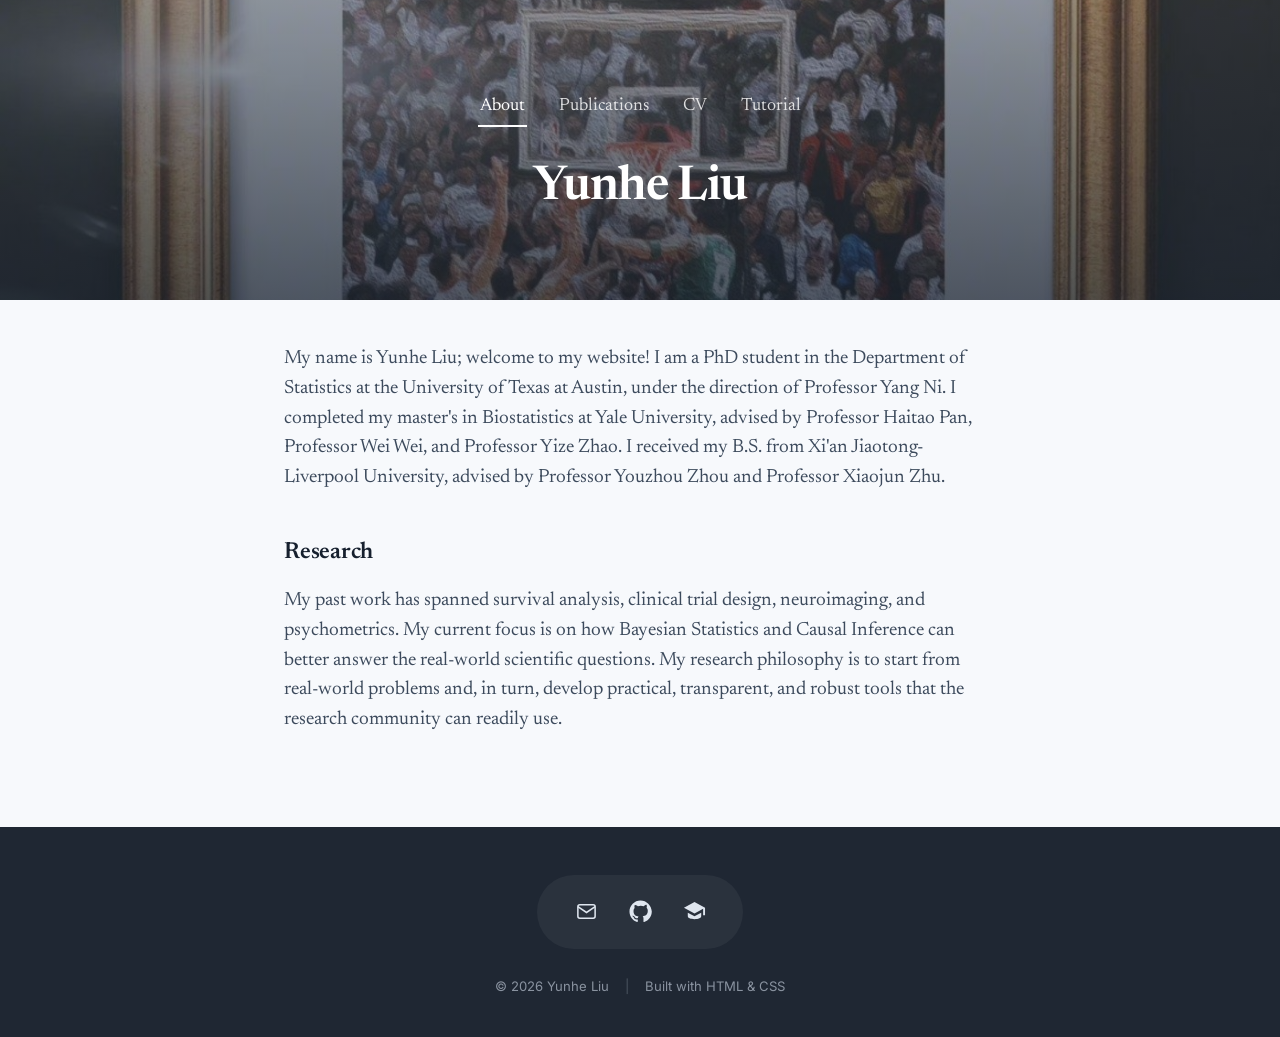
==== index.html @ 22ebbb34 "Update title from 'PhD candidate' to 'PhD student'" ====
<!DOCTYPE html>
<html lang="en">
<head>
<meta charset="utf-8" />
<meta name="viewport" content="width=device-width, initial-scale=1" />
<title>Yunhe Liu</title>
<link rel="preconnect" href="https://fonts.googleapis.com" />
<link rel="preconnect" href="https://fonts.gstatic.com" crossorigin />
<link href="https://fonts.googleapis.com/css2?family=Newsreader:ital,opsz,wght@0,6..72,400;0,6..72,500;0,6..72,600;1,6..72,400&family=Inter:wght@400;500;600&display=swap" rel="stylesheet" />
<link rel="stylesheet" href="style.css" />
</head>
<body>

  <!-- ============ MASTHEAD (same on every page) ============ -->
  <header class="masthead">
    <nav class="topnav reveal d1">
      <span class="navline"></span>
      <a href="index.html" class="active">About</a>
      <a href="publications.html">Publications</a>
      <a href="cv.html">CV</a>
      <a href="tutorial.html">Tutorial</a>
      <span class="navline"></span>
    </nav>
    <h1 class="masthead-title reveal d2"><a href="index.html">Yunhe Liu</a></h1>
  </header>

  <!-- ============ CONTENT ============ -->
  <main class="content">
    <p class="bio reveal d3">
      My name is Yunhe Liu; welcome to my website! I am a PhD student in the
      Department of Statistics at the University of Texas at
      Austin, under the direction of Professor Yang Ni. I completed my master's in
      Biostatistics at Yale University, advised by Professor Haitao
      Pan, Professor Wei Wei, and Professor Yize Zhao. I received my B.S. from
      Xi'an Jiaotong-Liverpool University, advised by Professor
      Youzhou Zhou and Professor Xiaojun Zhu.
    </p>

    <h2 class="reveal d4">Research</h2>
    <p class="bio reveal d4">
      My past work has spanned survival analysis, clinical trial design, neuroimaging, and psychometrics. 
      My current focus is on how Bayesian Statistics and Causal Inference can better answer the real-world scientific questions. 
      My research philosophy is to start from real-world problems and, in turn, develop practical, transparent, and robust tools that the research community can readily use.
    </p>
  </main>

  <!-- ============ FOOTER (same on every page) ============ -->
  <footer class="site-footer">
    <div class="foot-socials reveal d5">
      <div class="pill">
        <a href="mailto:you@university.edu" aria-label="Email" title="Email"><svg viewBox="0 0 24 24" fill="none" stroke="currentColor" stroke-width="1.6"><rect x="3" y="5" width="18" height="14" rx="2"/><path d="M3 7l9 6 9-6"/></svg></a>
        <a href="https://github.com/YunheLiuMCMC" aria-label="GitHub" title="GitHub"><svg viewBox="0 0 24 24" fill="currentColor"><path d="M12 .5C5.7.5.5 5.7.5 12c0 5.1 3.3 9.4 7.9 10.9.6.1.8-.2.8-.6v-2c-3.2.7-3.9-1.4-3.9-1.4-.5-1.3-1.3-1.7-1.3-1.7-1.1-.7.1-.7.1-.7 1.2.1 1.8 1.2 1.8 1.2 1 1.8 2.7 1.3 3.4 1 .1-.8.4-1.3.7-1.6-2.6-.3-5.3-1.3-5.3-5.7 0-1.3.4-2.3 1.2-3.1-.1-.3-.5-1.5.1-3.1 0 0 1-.3 3.3 1.2a11.4 11.4 0 016 0C17.3 4.7 18.3 5 18.3 5c.6 1.6.2 2.8.1 3.1.8.8 1.2 1.8 1.2 3.1 0 4.4-2.7 5.4-5.3 5.7.4.4.8 1.1.8 2.2v3.3c0 .3.2.7.8.6 4.6-1.5 7.9-5.8 7.9-10.9C23.5 5.7 18.3.5 12 .5z"/></svg></a>
        <a href="https://scholar.google.com/citations?user=YOURID" aria-label="Google Scholar" title="Google Scholar"><svg viewBox="0 0 24 24" fill="currentColor"><path d="M12 2L1 8l11 6 9-4.9V16h2V8L12 2zM5 13.2V17c0 1.7 3.1 3 7 3s7-1.3 7-3v-3.8l-7 3.8-7-3.8z"/></svg></a>
      </div>
    </div>
    <div class="credits reveal d5">
      &copy; <span class="year"></span> Yunhe Liu <span class="sep">|</span> Built with HTML &amp; CSS
    </div>
  </footer>

  <script>document.querySelectorAll('.year').forEach(e=>e.textContent=new Date().getFullYear());</script>
</body>
</html>
---- style.css ----
/* ============================================================
   Academic personal site — centered top-nav layout
   (structure modeled on the HTML5 UP / Katie Russ layout)
   Blue theme. Edit colors in :root to retheme everything.
   ============================================================ */
:root{
  --bg:        #f7f9fc;
  --surface:   #ffffff;
  --ink:       #16202e;
  --ink-soft:  #3c4a5c;
  --muted:     #8492a6;
  --line:      #e2e8f1;
  --accent:    #1f4e79;   /* deep academic blue */
  --accent-2:  #2c74b3;   /* brighter blue for links/hover */
  --footer-bg: #1f2733;   /* dark footer band */
  --serif: "Newsreader", Georgia, "Times New Roman", serif;
  --sans:  "Inter", -apple-system, BlinkMacSystemFont, "Segoe UI", sans-serif;
}

*{ box-sizing:border-box; }
html{ scroll-behavior:smooth; }
body{
  margin:0;
  background:var(--bg);
  color:var(--ink);
  font-family:var(--sans);
  font-size:16px;
  line-height:1.7;
  -webkit-font-smoothing:antialiased;
  display:flex;
  flex-direction:column;
  min-height:100vh;
}

/* ---------- Masthead with background photo ----------
   Put your photo at  images/header.jpg  (see note below).
   The dark gradient keeps the white text readable over any photo;
   if no photo is present yet, the solid fallback colour shows. */
.masthead{
  position:relative;
  text-align:center;
  color:#fff;
  min-height:300px;
  display:flex;
  flex-direction:column;
  justify-content:center;
  padding:56px 24px;
  background-color:#22324a;                 /* fallback if photo missing */
  background-image:
    linear-gradient(rgba(16,26,40,.45), rgba(16,26,40,.72)),
    url("images/header.jpg");               /* <-- your background photo */
  background-size:cover;
  background-position:center;
}

/* nav row with thin lines extending to each side (as in the original) */
.topnav{
  display:flex;
  align-items:center;
  justify-content:center;
  gap:30px;
  max-width:820px;
  margin:0 auto 28px;
}
.navline{ flex:1; height:1px; background:rgba(255,255,255,.35); }
.topnav a{
  font-family:var(--serif);
  font-size:1.12rem;
  color:rgba(255,255,255,.82);
  text-decoration:none;
  padding:4px 2px;
  border-bottom:2px solid transparent;
  white-space:nowrap;
  transition:color .2s ease, border-color .2s ease;
}
.topnav a:hover{ color:#fff; }
.topnav a.active{ color:#fff; border-color:#fff; }

.brand-name{
  font-family:var(--serif);
  font-size:1.5rem;
  font-weight:500;
  margin:0 0 2px;
}
.brand-name a{ color:#fff; text-decoration:none; }
.brand-name a:hover{ color:rgba(255,255,255,.8); }

.masthead-title{
  font-family:var(--serif);
  font-weight:600;
  font-size:3rem;
  letter-spacing:-.02em;
  line-height:1.05;
  margin:8px 0 0;
}
.masthead-title a{ color:#fff; text-decoration:none; }
.masthead-title a:hover{ color:rgba(255,255,255,.85); }

/* ---------- Content column ---------- */
.content{
  width:100%;
  max-width:760px;
  margin:0 auto;
  padding:44px 24px 72px;
  flex:1 0 auto;
}
.content.wide{ max-width:1100px; }
.pub-intro{ text-align:center; color:var(--ink-soft); margin:0 auto 40px; max-width:560px; }

.lede{
  font-family:var(--serif);
  font-size:1.5rem;
  line-height:1.42;
  font-weight:400;
  letter-spacing:-.01em;
  margin:0 0 14px;
}
.lede em{ color:var(--accent-2); font-style:italic; }

/* About-page bio: one uniform serif paragraph, classic academic look */
.bio{
  font-family:var(--serif);
  font-size:1.2rem;
  line-height:1.55;
  color:var(--ink-soft);
  margin:0 0 22px;
}
.bio em{ color:var(--accent-2); font-style:italic; }

.content p{ color:var(--ink-soft); margin:0 0 20px; }
.content a{ color:var(--accent-2); text-decoration:none; border-bottom:1px solid var(--line); }
.content a:hover{ border-color:var(--accent-2); }

h2{
  font-family:var(--serif);
  font-weight:600;
  font-size:1.45rem;
  letter-spacing:-.01em;
  margin:40px 0 14px;
}
.page-title{
  font-family:var(--serif);
  font-weight:600;
  font-size:2rem;
  letter-spacing:-.015em;
  margin:0 0 6px;
}
.page-sub{ color:var(--muted); margin:0 0 30px; font-size:.95rem; }

/* ---------- Publications grid (image card + caption, like the original) ----------
   Each paper is an <a> link wrapping an image + caption.
   Swap the <span class="pub-img">…</span> placeholder for:
     <img class="pub-img" src="images/fig1.jpg" alt="">
   Clicking the card opens the paper URL in the link's href. */
.pub-grid{
  display:grid;
  grid-template-columns:repeat(auto-fill, 300px);
  justify-content:center;
  gap:38px 30px;
  margin-top:6px;
}
.pub-card{
  display:block;
  text-decoration:none;
  border:none;
  text-align:center;
}
.pub-img{
  display:flex; align-items:center; justify-content:center;
  width:100%;
  aspect-ratio:3 / 2;
  object-fit:contain;
  border-radius:6px;
  border:1px solid var(--line);
  background:#ffffff;
  padding:8px;
  color:#9bb0c7; font-family:var(--serif); font-size:.85rem;
  box-shadow:0 8px 20px -12px rgba(20,40,70,.4);
  overflow:hidden;
  transition:transform .22s ease, box-shadow .22s ease, border-color .22s ease;
}
.pub-card:hover .pub-img{
  transform:translateY(-5px);
  box-shadow:0 16px 32px -12px rgba(20,40,70,.55);
  border-color:var(--accent-2);
}
.pub-authors{
  font-family:var(--serif);
  font-size:1.02rem;
  font-weight:600;
  color:var(--ink);
  line-height:1.32;
  margin:15px 0 4px;
  min-height:2.64em;          /* reserve up to 2 lines so titles below line up across cards */
  transition:color .2s ease;
}
.pub-authors .yr{ color:var(--muted); font-weight:400; }
.pub-authors .me{ color:var(--accent); text-decoration:underline; text-underline-offset:2px; }
.pub-card:hover .pub-authors{ color:var(--accent-2); }
.pub-name{
  font-size:.86rem;
  color:var(--ink-soft);
  line-height:1.42;
  margin:0;
}
.pub-badge{
  display:inline-flex;
  align-items:center;
  gap:5px;
  margin-top:9px;
  padding:3px 11px;
  border-radius:999px;
  background:#d1fae5;
  border:1px solid #6ee7b7;
  color:#047857;
  font-size:.74rem;
  font-weight:600;
  letter-spacing:.01em;
}
.pub-badge svg{ width:13px; height:13px; }

/* ---------- CV blocks ---------- */
.cv-row{ display:grid; grid-template-columns:96px 1fr; gap:18px; padding:14px 0; border-bottom:1px solid var(--line); }
.cv-row:last-child{ border-bottom:none; }
.cv-row .when{ font-size:.82rem; color:var(--muted); font-family:var(--sans); padding-top:3px; }
.cv-row .when .school-logo{ display:block; width:46px; height:46px; margin-top:11px; }
.cv-row .what strong{ font-family:var(--serif); font-size:1.08rem; font-weight:600; }
.cv-row .what .org{ color:var(--ink-soft); font-size:.95rem; }

/* ---------- Calendar / talks ---------- */
.event{ display:grid; grid-template-columns:120px 1fr; gap:18px; padding:16px 0; border-bottom:1px solid var(--line); }
.event:last-child{ border-bottom:none; }
.event .date{ font-family:var(--sans); font-size:.82rem; color:var(--accent-2); font-weight:600; padding-top:3px; }
.event .desc strong{ font-family:var(--serif); font-size:1.08rem; font-weight:600; }
.event .desc .place{ color:var(--muted); font-size:.92rem; }

/* ---------- Footer (dark band, centered pill + credits) ---------- */
.site-footer{
  flex-shrink:0;
  background:var(--footer-bg);
  padding:48px 24px 40px;
  text-align:center;
}
.foot-socials{ display:flex; justify-content:center; }
.foot-socials .pill{
  display:inline-flex; align-items:center; gap:8px;
  padding:14px 26px; border-radius:999px;
  background:rgba(255,255,255,.05);
}
.foot-socials a{
  width:46px; height:46px; border-radius:50%;
  display:inline-flex; align-items:center; justify-content:center;
  color:#dfe6ef;
  transition:background .2s ease, color .2s ease, transform .2s ease;
}
.foot-socials a:hover{ background:rgba(255,255,255,.14); color:#fff; transform:translateY(-2px); }
.foot-socials svg{ width:23px; height:23px; }

.credits{
  margin-top:26px;
  font-size:.82rem;
  color:#8a93a0;
}
.credits a{ color:#aab3c0; text-decoration:none; border-bottom:1px solid rgba(255,255,255,.18); }
.credits a:hover{ color:#fff; }
.credits .sep{ margin:0 12px; color:#4a5360; }

/* staggered entrance */
.reveal{ opacity:0; transform:translateY(14px); animation:rise .7s cubic-bezier(.2,.7,.2,1) forwards; }
@keyframes rise{ to{ opacity:1; transform:none; } }
.d1{animation-delay:.05s} .d2{animation-delay:.13s} .d3{animation-delay:.21s}
.d4{animation-delay:.29s} .d5{animation-delay:.37s}

/* ---------- Responsive ---------- */
@media (max-width:620px){
  .masthead{ min-height:220px; padding:36px 20px; }
  .navline{ display:none; }
  .topnav{ flex-wrap:wrap; gap:6px 18px; }
  .brand-name{ font-size:1.3rem; }
  .masthead-title{ font-size:2.2rem; }
  .pub-grid{ grid-template-columns:1fr; gap:26px; max-width:360px; margin-left:auto; margin-right:auto; }
  .pub-authors{ font-size:.92rem; }
  .pub-name{ font-size:.8rem; }
  .cv-row, .event{ grid-template-columns:1fr; gap:4px; }
  .credits .sep{ display:block; height:4px; margin:0; }
  .credits .sep::after{ content:""; }
}
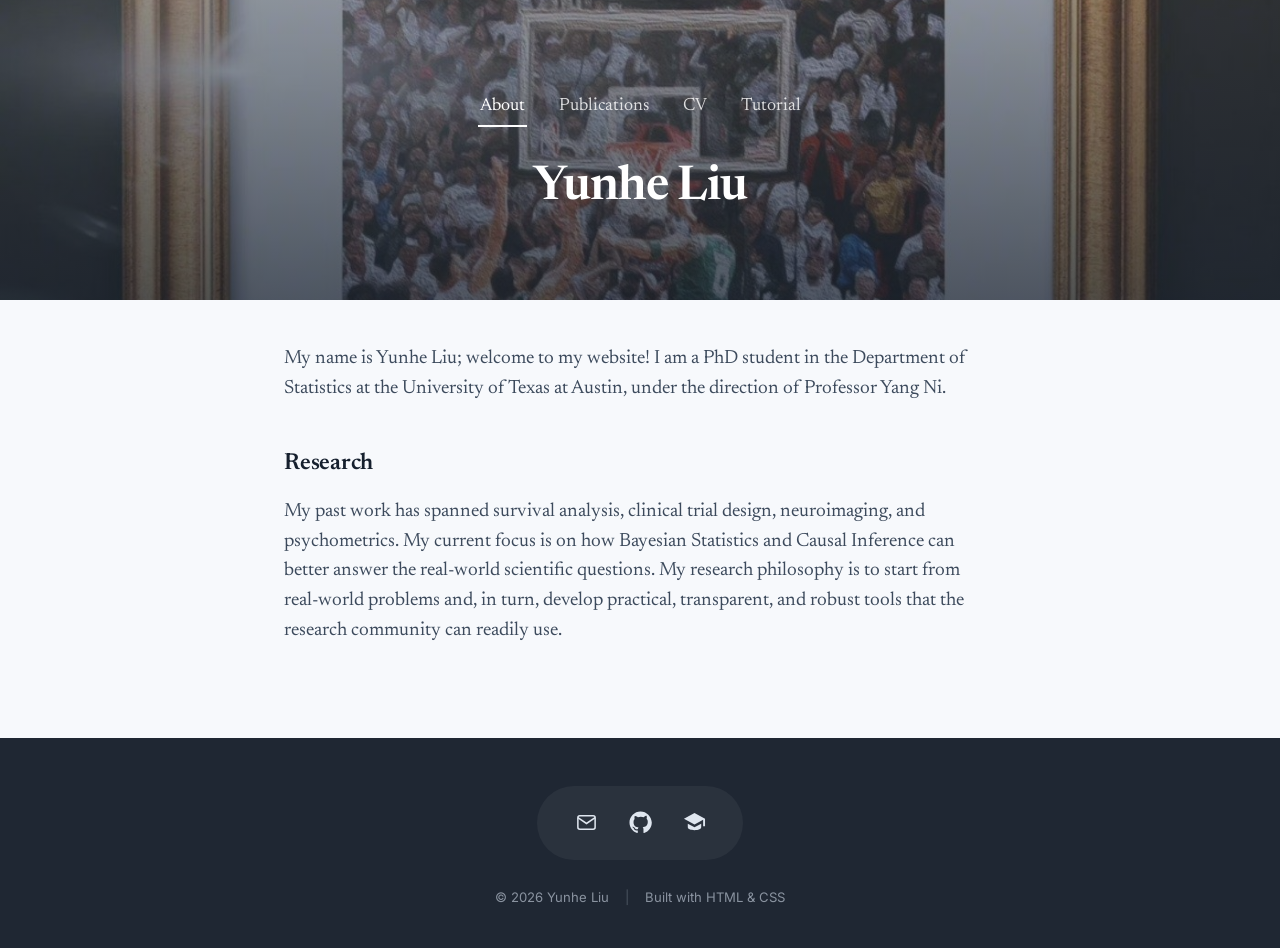
==== commit c7828508: "Update index.html" ====
--- a/index.html
+++ b/index.html
@@ -29,11 +29,7 @@
     <p class="bio reveal d3">
       My name is Yunhe Liu; welcome to my website! I am a PhD student in the
       Department of Statistics at the University of Texas at
-      Austin, under the direction of Professor Yang Ni. I completed my master's in
-      Biostatistics at Yale University, advised by Professor Haitao
-      Pan, Professor Wei Wei, and Professor Yize Zhao. I received my B.S. from
-      Xi'an Jiaotong-Liverpool University, advised by Professor
-      Youzhou Zhou and Professor Xiaojun Zhu.
+      Austin, under the direction of Professor Yang Ni. 
     </p>
 
     <h2 class="reveal d4">Research</h2>
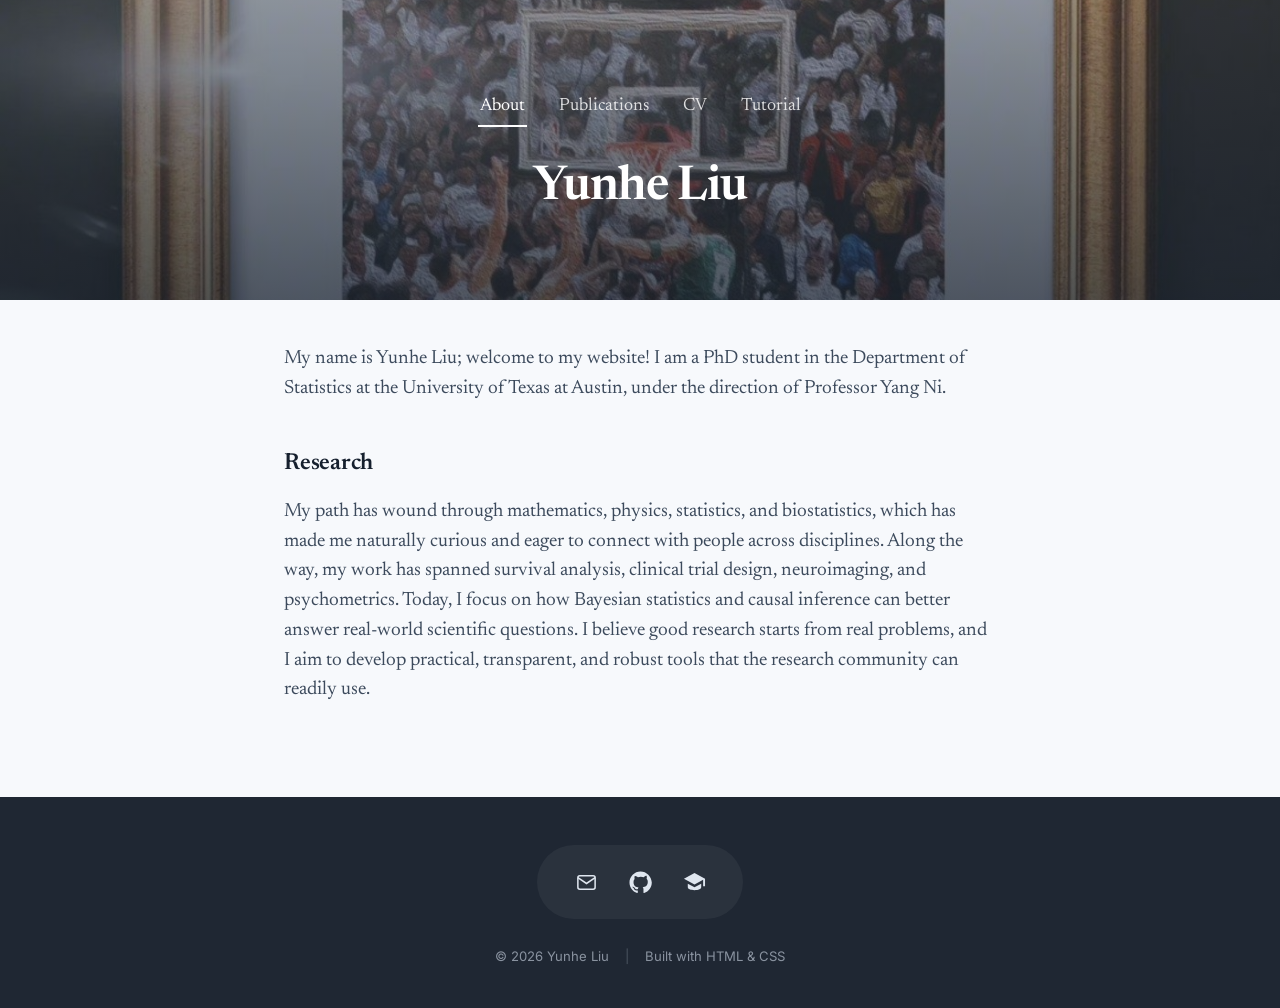
==== commit 9bd033c5: "Revise research description for clarity and flow" ====
--- a/index.html
+++ b/index.html
@@ -34,9 +34,10 @@
 
     <h2 class="reveal d4">Research</h2>
     <p class="bio reveal d4">
-      My past work has spanned survival analysis, clinical trial design, neuroimaging, and psychometrics. 
-      My current focus is on how Bayesian Statistics and Causal Inference can better answer the real-world scientific questions. 
-      My research philosophy is to start from real-world problems and, in turn, develop practical, transparent, and robust tools that the research community can readily use.
+      My path has wound through mathematics, physics, statistics, and biostatistics, which has made me naturally curious and eager to connect with people across disciplines. 
+      Along the way, my work has spanned survival analysis, clinical trial design, neuroimaging, and psychometrics. 
+      Today, I focus on how Bayesian statistics and causal inference can better answer real-world scientific questions. 
+      I believe good research starts from real problems, and I aim to develop practical, transparent, and robust tools that the research community can readily use.
     </p>
   </main>
 
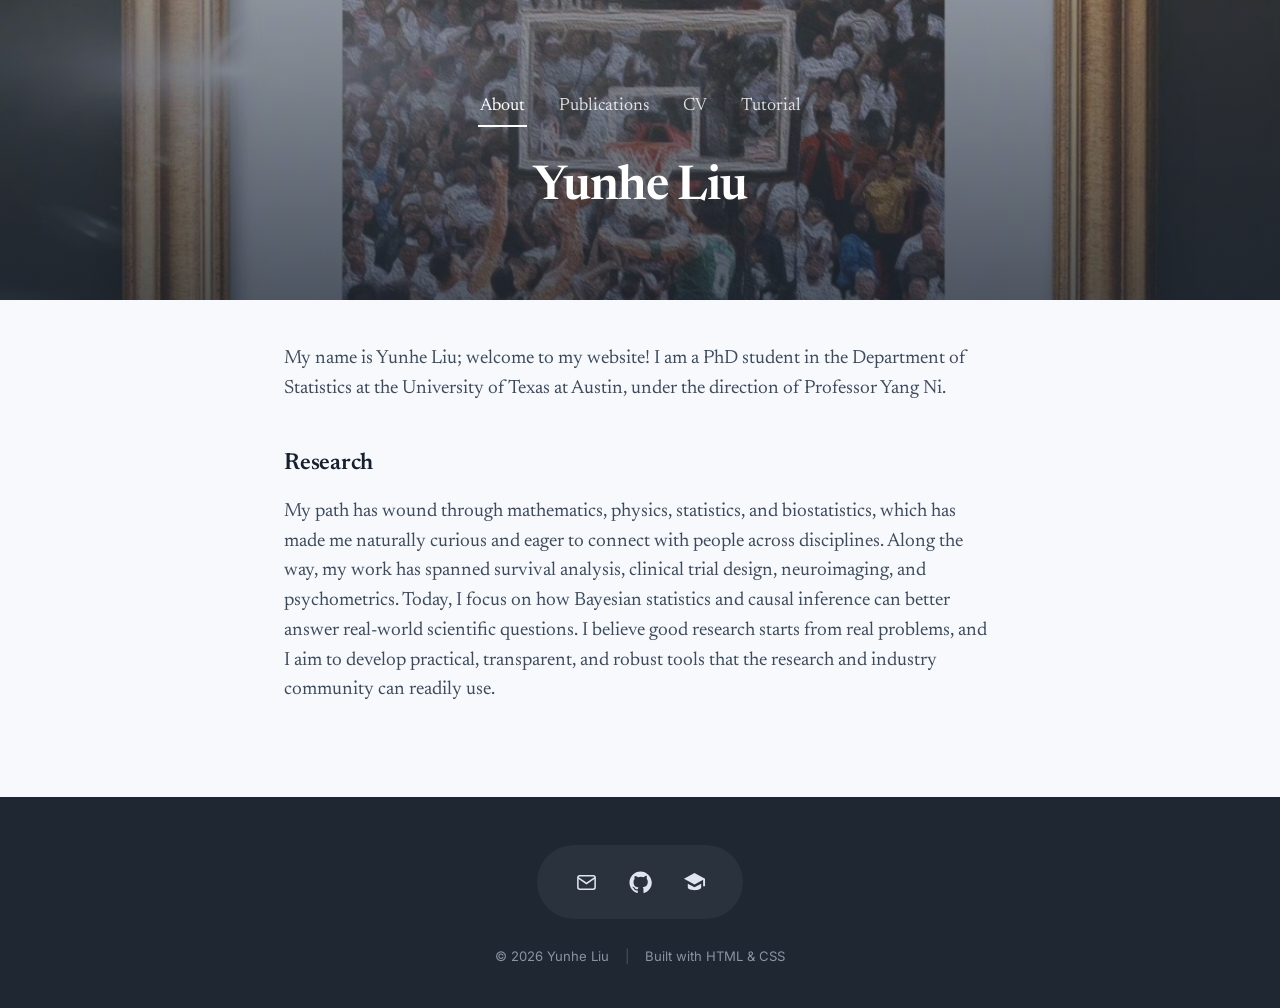
==== commit 3b1e6e0f: "Update bio to include industry community" ====
--- a/index.html
+++ b/index.html
@@ -37,7 +37,7 @@
       My path has wound through mathematics, physics, statistics, and biostatistics, which has made me naturally curious and eager to connect with people across disciplines. 
       Along the way, my work has spanned survival analysis, clinical trial design, neuroimaging, and psychometrics. 
       Today, I focus on how Bayesian statistics and causal inference can better answer real-world scientific questions. 
-      I believe good research starts from real problems, and I aim to develop practical, transparent, and robust tools that the research community can readily use.
+      I believe good research starts from real problems, and I aim to develop practical, transparent, and robust tools that the research and industry community can readily use.
     </p>
   </main>
 
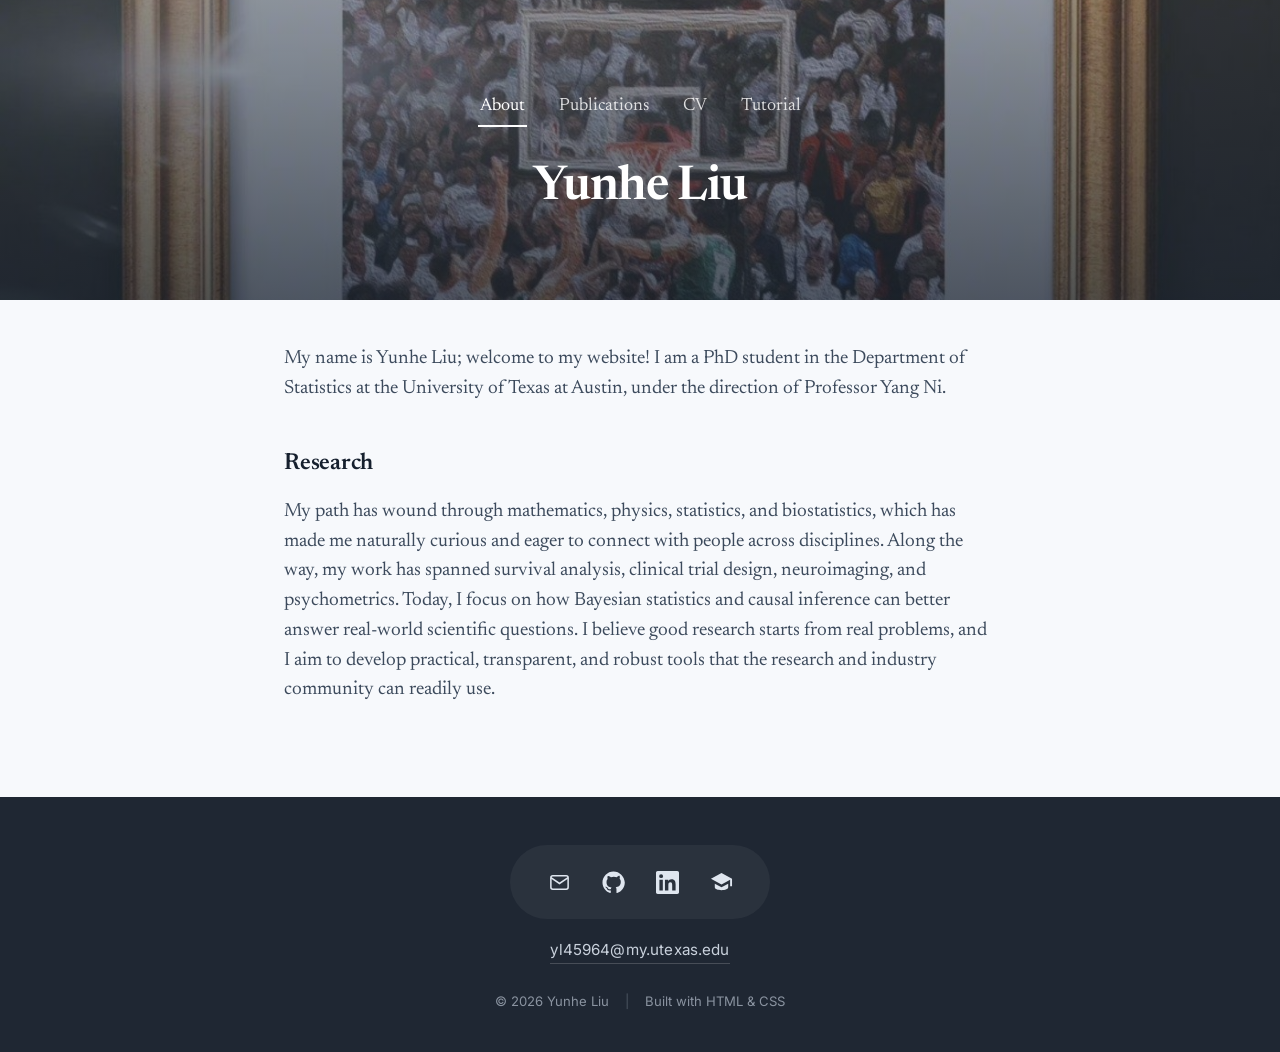
==== commit b72827a6: "Add files via upload" ====
--- a/index.html
+++ b/index.html
@@ -45,11 +45,13 @@
   <footer class="site-footer">
     <div class="foot-socials reveal d5">
       <div class="pill">
-        <a href="mailto:you@university.edu" aria-label="Email" title="Email"><svg viewBox="0 0 24 24" fill="none" stroke="currentColor" stroke-width="1.6"><rect x="3" y="5" width="18" height="14" rx="2"/><path d="M3 7l9 6 9-6"/></svg></a>
+        <a href="mailto:yl45964@my.utexas.edu" aria-label="Email" title="Email"><svg viewBox="0 0 24 24" fill="none" stroke="currentColor" stroke-width="1.6"><rect x="3" y="5" width="18" height="14" rx="2"/><path d="M3 7l9 6 9-6"/></svg></a>
         <a href="https://github.com/YunheLiuMCMC" aria-label="GitHub" title="GitHub"><svg viewBox="0 0 24 24" fill="currentColor"><path d="M12 .5C5.7.5.5 5.7.5 12c0 5.1 3.3 9.4 7.9 10.9.6.1.8-.2.8-.6v-2c-3.2.7-3.9-1.4-3.9-1.4-.5-1.3-1.3-1.7-1.3-1.7-1.1-.7.1-.7.1-.7 1.2.1 1.8 1.2 1.8 1.2 1 1.8 2.7 1.3 3.4 1 .1-.8.4-1.3.7-1.6-2.6-.3-5.3-1.3-5.3-5.7 0-1.3.4-2.3 1.2-3.1-.1-.3-.5-1.5.1-3.1 0 0 1-.3 3.3 1.2a11.4 11.4 0 016 0C17.3 4.7 18.3 5 18.3 5c.6 1.6.2 2.8.1 3.1.8.8 1.2 1.8 1.2 3.1 0 4.4-2.7 5.4-5.3 5.7.4.4.8 1.1.8 2.2v3.3c0 .3.2.7.8.6 4.6-1.5 7.9-5.8 7.9-10.9C23.5 5.7 18.3.5 12 .5z"/></svg></a>
+        <a href="https://www.linkedin.com/in/yunhe-liu-a736923a9/" aria-label="LinkedIn" title="LinkedIn"><svg viewBox="0 0 24 24" fill="currentColor"><path d="M20.45 20.45h-3.56v-5.57c0-1.33-.02-3.04-1.85-3.04-1.85 0-2.14 1.45-2.14 2.94v5.67H9.34V9h3.42v1.56h.05c.48-.9 1.64-1.85 3.37-1.85 3.6 0 4.27 2.37 4.27 5.46v6.28zM5.34 7.43a2.06 2.06 0 110-4.13 2.06 2.06 0 010 4.13zM7.12 20.45H3.56V9h3.56v11.45zM22.22 0H1.77C.79 0 0 .77 0 1.73v20.54C0 23.23.79 24 1.77 24h20.45c.98 0 1.78-.77 1.78-1.73V1.73C24 .77 23.2 0 22.22 0z"/></svg></a>
         <a href="https://scholar.google.com/citations?user=YOURID" aria-label="Google Scholar" title="Google Scholar"><svg viewBox="0 0 24 24" fill="currentColor"><path d="M12 2L1 8l11 6 9-4.9V16h2V8L12 2zM5 13.2V17c0 1.7 3.1 3 7 3s7-1.3 7-3v-3.8l-7 3.8-7-3.8z"/></svg></a>
       </div>
     </div>
+    <a class="foot-email reveal d5" href="mailto:yl45964@my.utexas.edu">yl45964@my.utexas.edu</a>
     <div class="credits reveal d5">
       &copy; <span class="year"></span> Yunhe Liu <span class="sep">|</span> Built with HTML &amp; CSS
     </div>
--- a/style.css
+++ b/style.css
@@ -256,6 +256,15 @@
 .foot-socials a:hover{ background:rgba(255,255,255,.14); color:#fff; transform:translateY(-2px); }
 .foot-socials svg{ width:23px; height:23px; }
 
+.foot-email{
+  display:inline-block; margin-top:18px;
+  font-size:.95rem; letter-spacing:.01em;
+  color:#c9d1dc; text-decoration:none;
+  border-bottom:1px solid rgba(255,255,255,.18);
+  transition:color .2s ease, border-color .2s ease;
+}
+.foot-email:hover{ color:#fff; border-bottom-color:rgba(255,255,255,.5); }
+
 .credits{
   margin-top:26px;
   font-size:.82rem;
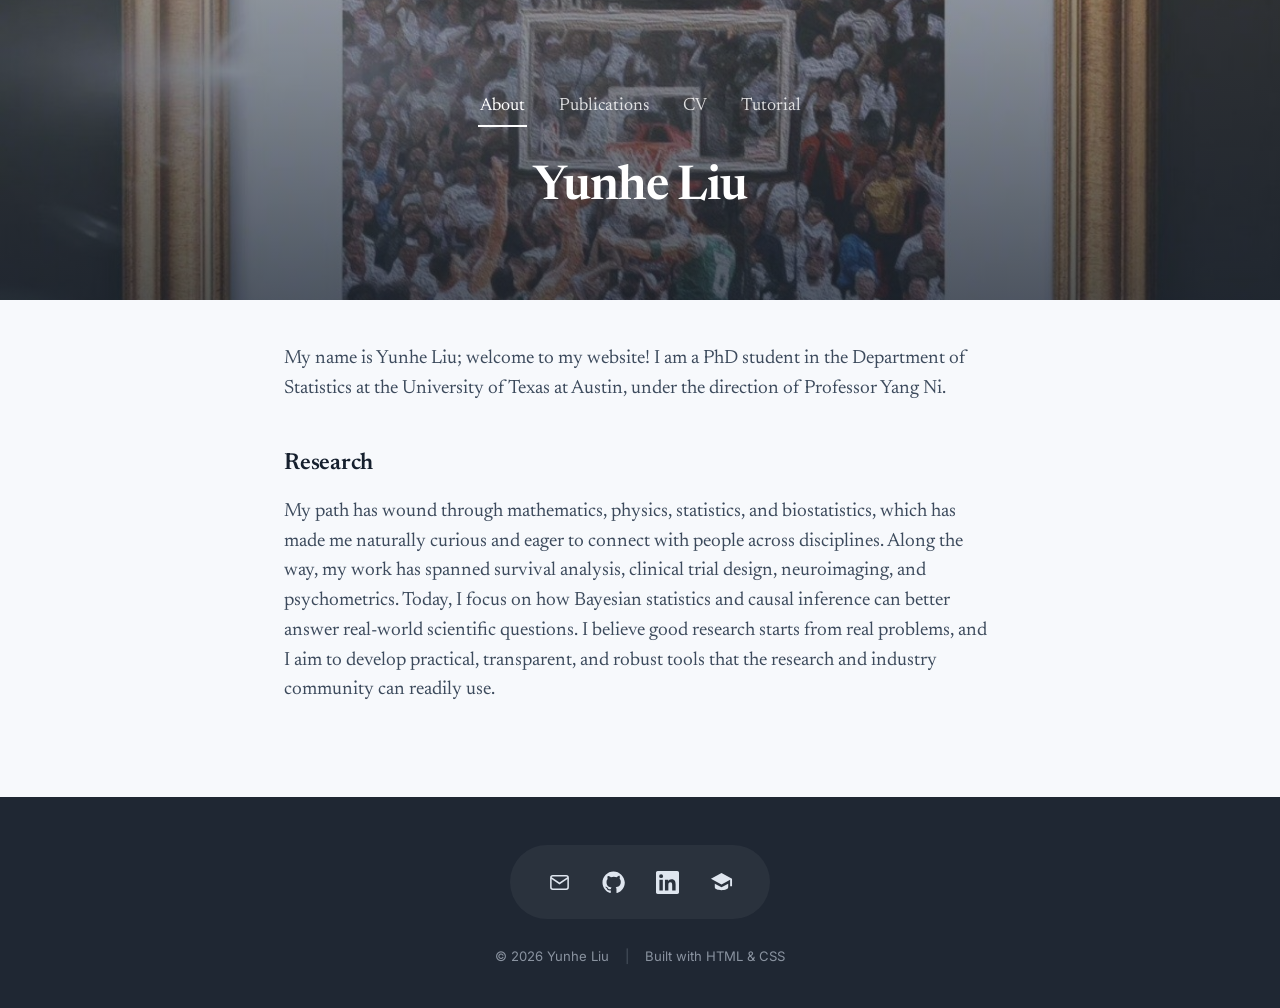
==== commit 25aaf874: "Add files via upload" ====
--- a/index.html
+++ b/index.html
@@ -45,13 +45,12 @@
   <footer class="site-footer">
     <div class="foot-socials reveal d5">
       <div class="pill">
-        <a href="mailto:yl45964@my.utexas.edu" aria-label="Email" title="Email"><svg viewBox="0 0 24 24" fill="none" stroke="currentColor" stroke-width="1.6"><rect x="3" y="5" width="18" height="14" rx="2"/><path d="M3 7l9 6 9-6"/></svg></a>
+        <a class="has-tip" href="mailto:yl45964@my.utexas.edu" aria-label="Email: yl45964@my.utexas.edu" data-tip="yl45964@my.utexas.edu"><svg viewBox="0 0 24 24" fill="none" stroke="currentColor" stroke-width="1.6"><rect x="3" y="5" width="18" height="14" rx="2"/><path d="M3 7l9 6 9-6"/></svg></a>
         <a href="https://github.com/YunheLiuMCMC" aria-label="GitHub" title="GitHub"><svg viewBox="0 0 24 24" fill="currentColor"><path d="M12 .5C5.7.5.5 5.7.5 12c0 5.1 3.3 9.4 7.9 10.9.6.1.8-.2.8-.6v-2c-3.2.7-3.9-1.4-3.9-1.4-.5-1.3-1.3-1.7-1.3-1.7-1.1-.7.1-.7.1-.7 1.2.1 1.8 1.2 1.8 1.2 1 1.8 2.7 1.3 3.4 1 .1-.8.4-1.3.7-1.6-2.6-.3-5.3-1.3-5.3-5.7 0-1.3.4-2.3 1.2-3.1-.1-.3-.5-1.5.1-3.1 0 0 1-.3 3.3 1.2a11.4 11.4 0 016 0C17.3 4.7 18.3 5 18.3 5c.6 1.6.2 2.8.1 3.1.8.8 1.2 1.8 1.2 3.1 0 4.4-2.7 5.4-5.3 5.7.4.4.8 1.1.8 2.2v3.3c0 .3.2.7.8.6 4.6-1.5 7.9-5.8 7.9-10.9C23.5 5.7 18.3.5 12 .5z"/></svg></a>
         <a href="https://www.linkedin.com/in/yunhe-liu-a736923a9/" aria-label="LinkedIn" title="LinkedIn"><svg viewBox="0 0 24 24" fill="currentColor"><path d="M20.45 20.45h-3.56v-5.57c0-1.33-.02-3.04-1.85-3.04-1.85 0-2.14 1.45-2.14 2.94v5.67H9.34V9h3.42v1.56h.05c.48-.9 1.64-1.85 3.37-1.85 3.6 0 4.27 2.37 4.27 5.46v6.28zM5.34 7.43a2.06 2.06 0 110-4.13 2.06 2.06 0 010 4.13zM7.12 20.45H3.56V9h3.56v11.45zM22.22 0H1.77C.79 0 0 .77 0 1.73v20.54C0 23.23.79 24 1.77 24h20.45c.98 0 1.78-.77 1.78-1.73V1.73C24 .77 23.2 0 22.22 0z"/></svg></a>
         <a href="https://scholar.google.com/citations?user=YOURID" aria-label="Google Scholar" title="Google Scholar"><svg viewBox="0 0 24 24" fill="currentColor"><path d="M12 2L1 8l11 6 9-4.9V16h2V8L12 2zM5 13.2V17c0 1.7 3.1 3 7 3s7-1.3 7-3v-3.8l-7 3.8-7-3.8z"/></svg></a>
       </div>
     </div>
-    <a class="foot-email reveal d5" href="mailto:yl45964@my.utexas.edu">yl45964@my.utexas.edu</a>
     <div class="credits reveal d5">
       &copy; <span class="year"></span> Yunhe Liu <span class="sep">|</span> Built with HTML &amp; CSS
     </div>
--- a/style.css
+++ b/style.css
@@ -256,14 +256,29 @@
 .foot-socials a:hover{ background:rgba(255,255,255,.14); color:#fff; transform:translateY(-2px); }
 .foot-socials svg{ width:23px; height:23px; }
 
-.foot-email{
-  display:inline-block; margin-top:18px;
-  font-size:.95rem; letter-spacing:.01em;
-  color:#c9d1dc; text-decoration:none;
-  border-bottom:1px solid rgba(255,255,255,.18);
-  transition:color .2s ease, border-color .2s ease;
-}
-.foot-email:hover{ color:#fff; border-bottom-color:rgba(255,255,255,.5); }
+.foot-socials a.has-tip{ position:relative; }
+.foot-socials a.has-tip::after{
+  content:attr(data-tip);
+  position:absolute; bottom:calc(100% + 12px); left:50%;
+  transform:translate(-50%,4px);
+  padding:7px 12px; border-radius:8px;
+  background:#e8edf3; color:#1f2733;
+  font-size:.85rem; white-space:nowrap;
+  box-shadow:0 4px 14px rgba(0,0,0,.25);
+  opacity:0; pointer-events:none;
+  transition:opacity .18s ease, transform .18s ease;
+}
+.foot-socials a.has-tip::before{
+  content:""; position:absolute; bottom:calc(100% + 6px); left:50%;
+  transform:translate(-50%,4px);
+  border:6px solid transparent; border-top-color:#e8edf3; border-bottom:0;
+  opacity:0; pointer-events:none;
+  transition:opacity .18s ease, transform .18s ease;
+}
+.foot-socials a.has-tip:hover::after, .foot-socials a.has-tip:hover::before,
+.foot-socials a.has-tip:focus-visible::after, .foot-socials a.has-tip:focus-visible::before{
+  opacity:1; transform:translate(-50%,0);
+}
 
 .credits{
   margin-top:26px;
